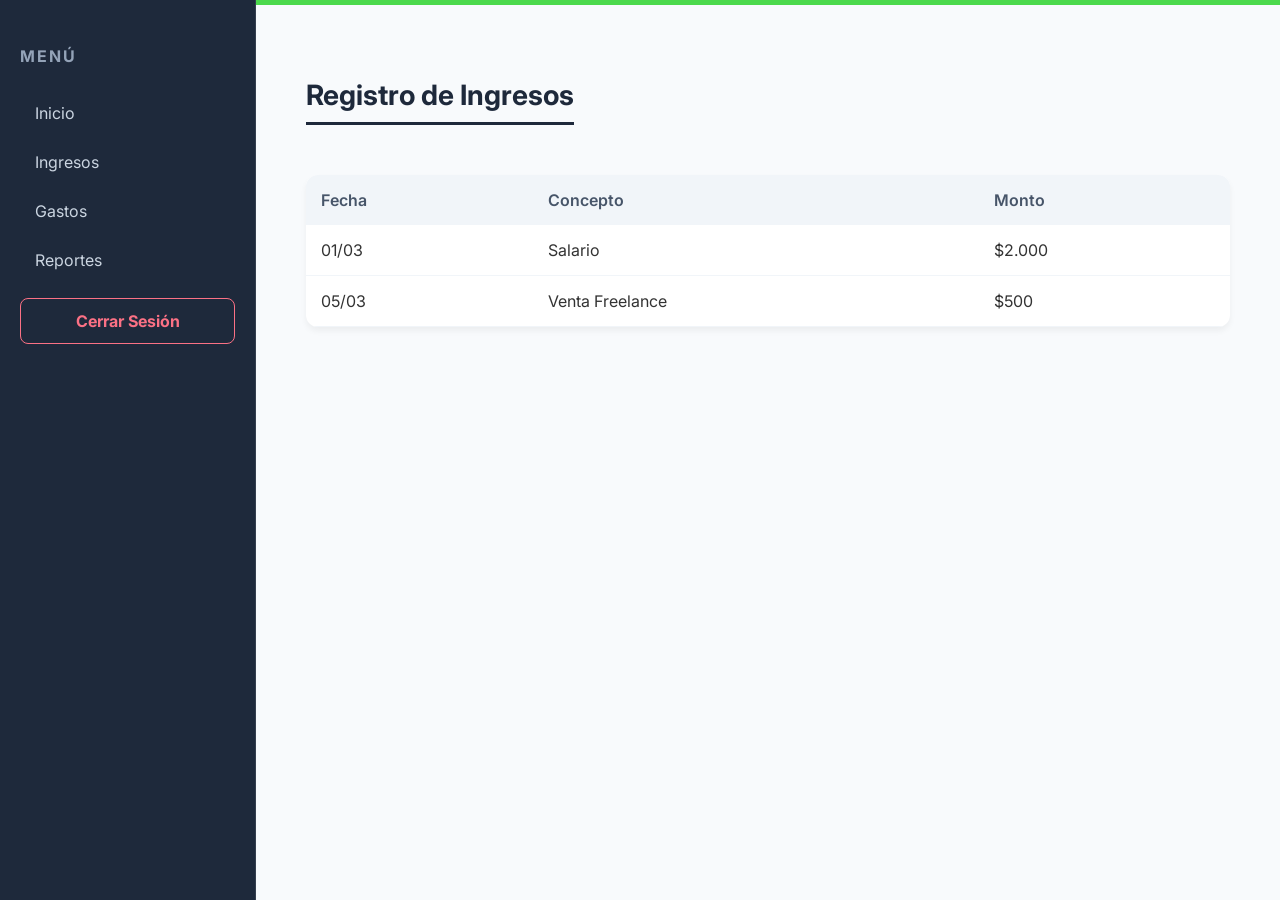
==== 3/html/ingresos.html @ 1601ffcc "Interfaz de noticiero para el segundo punto, actualización del README y reorganización de documentos" ====
<!DOCTYPE html>
<html lang="en">
<head>
    <meta charset="UTF-8">
    <meta name="viewport" content="width=device-width, initial-scale=1.0">
    <title>Ingresos</title>
    <link rel="stylesheet" href="../css/styles.css">
</head>
<body>
    <main id="dashboard">
        <aside>
            <h3>Menú</h3>
            <nav>
                <ul>
                    <li><a href="inicio.html">Inicio</a></li>
                    <li><a href="ingresos.html">Ingresos</a></li>
                    <li><a href="gastos.html">Gastos</a></li>
                    <li><a href="reporte.html">Reportes</a></li>
                </ul>
            </nav>
            <a href="login.html" class="botonSalir">Cerrar Sesión</a>
        </aside>
        <section id="ingresos" class="content">
            <h1>Registro de Ingresos</h1>
            <table class="simpleTable">
                <tr><th>Fecha</th><th>Concepto</th><th>Monto</th></tr>
                <tr><td>01/03</td><td>Salario</td><td>$2.000</td></tr>
                <tr><td>05/03</td><td>Venta Freelance</td><td>$500</td></tr>
            </table>
        </section>
    </main>
</body>
</html>
---- 3/css/styles.css ----
@import url('https://fonts.googleapis.com/css2?family=Inter:wght@400;600&display=swap');

body, html {
    margin: 0;
    font-family: 'Inter', sans-serif;
    height: 100%;
    background-color: #f0f2f5;
    color: #333;
}

/*---------------------------------- LOGIN ----------------------------------*/

#login {
    height: 100vh;
    display: flex;
    justify-content: center;
    align-items: center;
    background-color: #1e293b;
}

.loginBox {
    background: white;
    padding: 40px;
    display: flex;
    flex-direction: column;
    gap: 20px;
    box-shadow: 0 10px 25px rgba(0,0,0,0.3); 
    width: 350px;
    border-radius: 12px;
}

.loginBox h2 {
    margin: 0;
    color: #2c3e50;
    text-align: center;
}

.botonLogin {
    background: #10b981;
    color: white;
    text-align: center;
    padding: 12px;
    text-decoration: none;
    border-radius: 8px;
    font-weight: bold;
}

.botonLogin:hover {
    background: #059669;
}

/*---------------- SIDE BAR Y CONTENT -------------------*/

#dashboard {
    display: flex;
    flex-direction: row;
    min-height: 100vh;
}

aside {
    width: 20%; 
    background: #1e293b; 
    color: white;
    padding: 30px 20px;
    box-sizing: border-box; 
    border-right: 1px solid rgba(255,255,255,0.1);
}

aside h3 {
    text-transform: uppercase;
    font-size: 16px;
    letter-spacing: 2px;
    color: #94a3b8;
    margin-bottom: 25px;
}

aside ul {
    list-style: none;
    padding: 0;
}

aside a {
    color: #cbd5e1;
    text-decoration: none;
    display: block;
    padding: 12px 15px;
    border-radius: 8px;
    margin-bottom: 5px;
}

aside a:hover {
    background: #334155;
    color: white;
}

.botonSalir {
    color: #fb7185;
    font-weight: bold;
    padding: 12px 15px;
    border: 1px solid #fb7185;
    border-radius: 8px;
    text-align: center;
}

.content {
    width: 80%;
    padding: 50px;
    background-color: #f8fafc;
    box-sizing: border-box;
}

.content h1 {
    font-size: 28px;
    color: #1e293b;
    margin-bottom: 30px;
    border-bottom: 3px solid #1e293b;
    display: inline-block;
    padding-bottom: 10px;
}

/*------------------------------------------- INICIO (CARDS) ----------------------------------*/

.cardsDiv {
    display: grid;
    grid-template-columns: repeat(3, 1fr);
    gap: 25px;
}

.card {
    background: white;
    padding: 25px;
    border-radius: 15px;
    text-align: left; 
    box-shadow: 0 4px 6px -1px rgba(0,0,0,0.1); 
}

#total{
    border-top: 5px solid #15bbc7;
}

#ingresos{
    border-top: 5px solid #4cd94c;
}

#gastos{
    border-top: 5px solid #da3425;
}

.card h4 {
    margin: 0;
    color: #64748b;
    font-size: 0.9rem;
}

.card p {
    margin: 10px 0 0 0;
    font-size: 1.5rem;
    font-weight: bold;
    color: #1e293b;
}

/*-------------------------------------- TABLAS -----------------*/

.simpleTable {
    width: 100%;
    border-collapse: separate; 
    border-spacing: 0;
    margin-top: 20px;
    background: white;
    border-radius: 12px;
    overflow: hidden;
    box-shadow: 0 4px 6px rgba(0,0,0,0.05);
}

.simpleTable th { 
    background: #f1f5f9; 
    color: #475569;
    font-weight: 600;
    padding: 15px;
    text-align: left;
}

.simpleTable td {
    padding: 15px;
    border-bottom: 1px solid #f1f5f9;
}

/*--------------------------------- REPORTE ----------------------------------------*/

.reportBox {
    display: flex;
    align-items: flex-end;
    gap: 15px;
    height: 250px;
    background: white;
    border-radius: 15px;
    padding: 30px;
    box-shadow: 0 4px 6px rgba(0,0,0,0.05);
}

.bar {
    flex: 1; 
    background: #3b82f6;
    border-radius: 8px 8px 0 0; 
    text-align: center;
    color: white;
    font-size: 11px;
    padding-top: 10px;
    min-width: 40px;
}
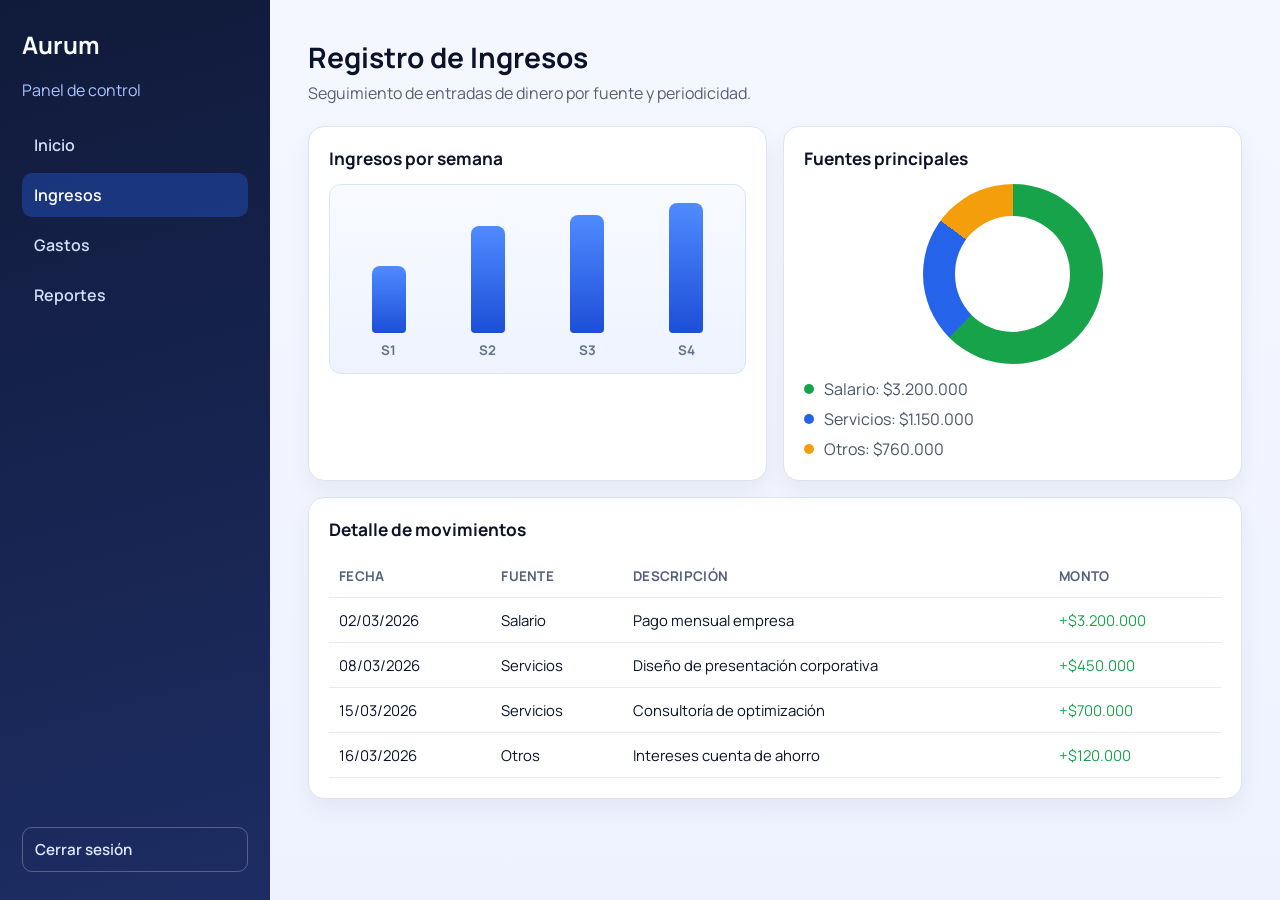
==== commit c8aed1fd: "Dashboard financiero Aurum" ====
--- a/3/html/ingresos.html
+++ b/3/html/ingresos.html
@@ -1,32 +1,94 @@
 <!DOCTYPE html>
-<html lang="en">
+<html lang="es">
 <head>
     <meta charset="UTF-8">
     <meta name="viewport" content="width=device-width, initial-scale=1.0">
-    <title>Ingresos</title>
+    <title>Ingresos | Aurum</title>
     <link rel="stylesheet" href="../css/styles.css">
 </head>
 <body>
-    <main id="dashboard">
-        <aside>
-            <h3>Menú</h3>
-            <nav>
+    <main class="app">
+        <aside class="menu">
+            <h2>Aurum</h2>
+            <p class="menu-text">Panel de control</p>
+            <nav aria-label="Navegación principal">
                 <ul>
                     <li><a href="inicio.html">Inicio</a></li>
-                    <li><a href="ingresos.html">Ingresos</a></li>
+                    <li><a href="ingresos.html" class="active">Ingresos</a></li>
                     <li><a href="gastos.html">Gastos</a></li>
                     <li><a href="reporte.html">Reportes</a></li>
                 </ul>
             </nav>
-            <a href="login.html" class="botonSalir">Cerrar Sesión</a>
+            <a href="login.html" class="btn salir">Cerrar sesión</a>
         </aside>
-        <section id="ingresos" class="content">
-            <h1>Registro de Ingresos</h1>
-            <table class="simpleTable">
-                <tr><th>Fecha</th><th>Concepto</th><th>Monto</th></tr>
-                <tr><td>01/03</td><td>Salario</td><td>$2.000</td></tr>
-                <tr><td>05/03</td><td>Venta Freelance</td><td>$500</td></tr>
-            </table>
+
+        <section class="main">
+            <header>
+                <h1>Registro de Ingresos</h1>
+                <p class="subtitle">Seguimiento de entradas de dinero por fuente y periodicidad.</p>
+            </header>
+
+            <section class="grid two">
+                <article class="panel">
+                    <h2>Ingresos por semana</h2>
+                    <div class="bars" aria-label="Gráfico de ingresos semanales">
+                        <div class="bar"><span style="height: 42%;"></span><small>S1</small></div>
+                        <div class="bar"><span style="height: 67%;"></span><small>S2</small></div>
+                        <div class="bar"><span style="height: 74%;"></span><small>S3</small></div>
+                        <div class="bar"><span style="height: 81%;"></span><small>S4</small></div>
+                    </div>
+                </article>
+
+                <article class="panel">
+                    <h2>Fuentes principales</h2>
+                    <div class="ring sources" aria-hidden="true"></div>
+                    <ul class="legend">
+                        <li><span class="dot income"></span>Salario: $3.200.000</li>
+                        <li><span class="dot services"></span>Servicios: $1.150.000</li>
+                        <li><span class="dot other"></span>Otros: $760.000</li>
+                    </ul>
+                </article>
+            </section>
+
+            <section class="panel">
+                <h2>Detalle de movimientos</h2>
+                <table class="table">
+                    <thead>
+                        <tr>
+                            <th>Fecha</th>
+                            <th>Fuente</th>
+                            <th>Descripción</th>
+                            <th>Monto</th>
+                        </tr>
+                    </thead>
+                    <tbody>
+                        <tr>
+                            <td>02/03/2026</td>
+                            <td>Salario</td>
+                            <td>Pago mensual empresa</td>
+                            <td class="plus">+$3.200.000</td>
+                        </tr>
+                        <tr>
+                            <td>08/03/2026</td>
+                            <td>Servicios</td>
+                            <td>Diseño de presentación corporativa</td>
+                            <td class="plus">+$450.000</td>
+                        </tr>
+                        <tr>
+                            <td>15/03/2026</td>
+                            <td>Servicios</td>
+                            <td>Consultoría de optimización</td>
+                            <td class="plus">+$700.000</td>
+                        </tr>
+                        <tr>
+                            <td>16/03/2026</td>
+                            <td>Otros</td>
+                            <td>Intereses cuenta de ahorro</td>
+                            <td class="plus">+$120.000</td>
+                        </tr>
+                    </tbody>
+                </table>
+            </section>
         </section>
     </main>
 </body>
--- a/3/css/styles.css
+++ b/3/css/styles.css
@@ -1,210 +1,468 @@
-@import url('https://fonts.googleapis.com/css2?family=Inter:wght@400;600&display=swap');
-
-body, html {
+@import url('https://fonts.googleapis.com/css2?family=Manrope:wght@400;500;600;700;800&display=swap');
+
+:root {
+    --bg: #eef2ff;
+    --card: #fff;
+    --dark: #101a3a;
+    --dark-2: #1d2d63;
+    --ink: #0b1328;
+    --muted: #586074;
+    --line: #dde3f1;
+    --blue: #2563eb;
+    --sky: #0ea5e9;
+    --green: #16a34a;
+    --red: #e11d48;
+    --amber: #ca8a04;
+    --purple: #7c3aed;
+    --orange: #f97316;
+    --yellow: #f59e0b;
+}
+
+* { box-sizing: border-box; }
+
+html,
+body {
     margin: 0;
-    font-family: 'Inter', sans-serif;
-    height: 100%;
-    background-color: #f0f2f5;
-    color: #333;
-}
-
-/*---------------------------------- LOGIN ----------------------------------*/
-
-#login {
-    height: 100vh;
-    display: flex;
+    min-height: 100%;
+    font-family: 'Manrope', sans-serif;
+    color: var(--ink);
+}
+
+body {
+    background: var(--bg);
+}
+
+a {
+    color: inherit;
+    text-decoration: none;
+}
+
+.btn {
+    display: inline-flex;
     justify-content: center;
+    padding: 12px 16px;
+    border: 0;
+    border-radius: 12px;
+    font: 700 0.95rem 'Manrope', sans-serif;
+    cursor: pointer;
+    transition: transform 0.2s ease, box-shadow 0.2s ease, background 0.2s ease;
+}
+
+.btn:hover { transform: translateY(-1px); }
+
+.btn.primary {
+    color: #fff;
+    background: linear-gradient(120deg, var(--blue), var(--sky));
+    box-shadow: 0 10px 22px rgba(37, 99, 235, 0.25);
+}
+
+.btn.salir {
+    margin-top: auto;
+    color: #dce8ff;
+    border: 1px solid rgba(255, 255, 255, 0.25);
+}
+
+.btn.salir:hover { background: rgba(255, 255, 255, 0.08); }
+
+.auth {
+    display: grid;
+    grid-template-columns: 1fr 1fr;
+    gap: 24px;
+    min-height: 100vh;
+    padding: 32px;
     align-items: center;
-    background-color: #1e293b;
-}
-
-.loginBox {
-    background: white;
+    background: radial-gradient(circle at 10% 20%, #334155 0%, #0f172a 45%, #020617 100%);
+}
+
+.auth.auth-register { grid-template-columns: 0.9fr 1.1fr; }
+
+.info,
+.box {
+    border-radius: 22px;
+}
+
+.info {
     padding: 40px;
+    color: #e5efff;
+    border: 1px solid rgba(148, 163, 184, 0.22);
+    background: linear-gradient(140deg, rgba(37, 99, 235, 0.2), rgba(14, 165, 233, 0.08));
+}
+
+.info h1 {
+    margin: 10px 0 14px;
+    font-size: clamp(2rem, 3.2vw, 3rem);
+    line-height: 1.05;
+}
+
+.info p { color: #c4d6ff; line-height: 1.7; }
+
+.tag {
+    margin: 0;
+    color: #a8c3ff;
+    font-size: 0.78rem;
+    font-weight: 800;
+    letter-spacing: 0.13em;
+    text-transform: uppercase;
+}
+
+.pros,
+.legend,
+.menu ul {
+    margin: 0;
+    padding: 0;
+    list-style: none;
+}
+
+.pros {
+    padding-left: 18px;
+    list-style: disc;
+}
+
+.pros li { margin: 8px 0; }
+
+.box {
+    width: 100%;
+    max-width: 560px;
+    margin-inline: auto;
+    padding: 34px;
+    background: var(--card);
+    box-shadow: 0 30px 45px rgba(2, 6, 23, 0.4);
+}
+
+.box h2 { margin: 0; font-size: 1.6rem; }
+
+.intro,
+.switch-text,
+.subtitle { color: var(--muted); }
+
+.intro { margin: 8px 0 20px; }
+
+.form,
+.row {
+    display: grid;
+    gap: 10px;
+}
+
+.row { gap: 12px; }
+
+.row.two,
+.grid.two { grid-template-columns: repeat(2, minmax(0, 1fr)); }
+
+.form label {
+    margin-top: 6px;
+    font-size: 0.9rem;
+    font-weight: 700;
+}
+
+.form input {
+    padding: 12px 14px;
+    border: 1px solid #c8d2ea;
+    border-radius: 12px;
+    font: inherit;
+}
+
+.form input:focus {
+    outline: 0;
+    border-color: var(--blue);
+    box-shadow: 0 0 0 4px rgba(37, 99, 235, 0.14);
+}
+
+.link-help,
+.link-inline { color: #1d4ed8; }
+
+.link-help { display: inline-block; margin-top: 16px; }
+
+.switch-text {
+    margin-top: 14px;
+    font-size: 0.92rem;
+}
+
+.link-inline { font-weight: 700; }
+
+.app {
+    display: grid;
+    grid-template-columns: 270px minmax(0, 1fr);
+    min-height: 100vh;
+    background: linear-gradient(180deg, #f5f7ff 0%, var(--bg) 100%);
+}
+
+.menu {
+    position: sticky;
+    top: 0;
+    align-self: start;
     display: flex;
     flex-direction: column;
-    gap: 20px;
-    box-shadow: 0 10px 25px rgba(0,0,0,0.3); 
-    width: 350px;
+    gap: 18px;
+    height: 100vh;
+    overflow-y: auto;
+    padding: 28px 22px;
+    color: #f8fbff;
+    background: linear-gradient(165deg, var(--dark), var(--dark-2));
+}
+
+.menu h2 { margin: 0; font-size: 1.5rem; }
+
+.menu-text {
+    margin: 0;
+    color: #aac4ff;
+}
+
+.menu ul {
+    display: grid;
+    gap: 6px;
+    margin-top: 4px;
+}
+
+.menu a {
+    display: block;
+    padding: 11px 12px;
+    border-radius: 10px;
+    color: #d2defb;
+    font-weight: 600;
+}
+
+.menu a:hover { background: rgba(255, 255, 255, 0.11); }
+
+.menu .active {
+    color: #fff;
+    background: rgba(37, 99, 235, 0.35);
+}
+
+.main { padding: clamp(20px, 4vw, 38px); }
+
+.main h1 {
+    margin: 0;
+    font-size: clamp(1.6rem, 2.2vw, 2.2rem);
+}
+
+.subtitle { margin: 6px 0 22px; }
+
+.cards,
+.grid {
+    display: grid;
+    gap: 16px;
+    margin-bottom: 16px;
+}
+
+.cards { grid-template-columns: repeat(3, minmax(0, 1fr)); }
+
+.card,
+.panel {
+    padding: 20px;
+    border: 1px solid var(--line);
+    border-radius: 16px;
+    background: var(--card);
+    box-shadow: 0 10px 22px rgba(15, 23, 42, 0.05);
+}
+
+.card h3,
+.table th,
+.bar small,
+.month small {
+    color: #64748b;
+    font-weight: 700;
+}
+
+.card h3 { margin: 0; font-size: 0.93rem; }
+
+.card p {
+    margin: 8px 0 6px;
+    font-size: 1.6rem;
+    font-weight: 800;
+}
+
+.card span:last-child { font-size: 0.86rem; font-weight: 700; }
+
+.up,
+.plus { color: var(--green); }
+
+.down { color: var(--amber); }
+
+.minus { color: var(--red); }
+
+.card.total { border-top: 4px solid var(--blue); }
+.card.income { border-top: 4px solid var(--green); }
+.card.expense { border-top: 4px solid var(--red); }
+
+.panel h2 {
+    margin: 0 0 14px;
+    font-size: 1.08rem;
+}
+
+.bars,
+.compare {
+    display: grid;
+    align-items: end;
+    border: 1px solid #dbe4f7;
     border-radius: 12px;
-}
-
-.loginBox h2 {
-    margin: 0;
-    color: #2c3e50;
-    text-align: center;
-}
-
-.botonLogin {
-    background: #10b981;
-    color: white;
-    text-align: center;
-    padding: 12px;
-    text-decoration: none;
-    border-radius: 8px;
-    font-weight: bold;
-}
-
-.botonLogin:hover {
-    background: #059669;
-}
-
-/*---------------- SIDE BAR Y CONTENT -------------------*/
-
-#dashboard {
+    background: linear-gradient(180deg, #f8faff 0%, #eef3ff 100%);
+}
+
+.bars {
+    grid-auto-flow: column;
+    gap: 10px;
+    height: 190px;
+    padding: 14px;
+}
+
+.bar {
     display: flex;
-    flex-direction: row;
-    min-height: 100vh;
-}
-
-aside {
-    width: 20%; 
-    background: #1e293b; 
-    color: white;
-    padding: 30px 20px;
-    box-sizing: border-box; 
-    border-right: 1px solid rgba(255,255,255,0.1);
-}
-
-aside h3 {
+    flex-direction: column;
+    align-items: center;
+    justify-content: end;
+    gap: 8px;
+    height: 100%;
+}
+
+.bar span,
+.income-bar,
+.expense-bar {
+    display: block;
+    min-height: 12px;
+    border-radius: 8px 8px 4px 4px;
+}
+
+.bar span {
+    width: 34px;
+    background: linear-gradient(180deg, #4f8bff 0%, #1d4ed8 100%);
+}
+
+.bar.danger span,
+.expense-bar {
+    background: linear-gradient(180deg, #fb7185 0%, var(--red) 100%);
+}
+
+.ring {
+    position: relative;
+    width: 100%;
+    max-width: 180px;
+    height: 180px;
+    margin: 0 auto 14px;
+    border-radius: 50%;
+    background: conic-gradient(var(--blue) 0 35%, var(--purple) 35% 63%, var(--orange) 63% 85%, var(--yellow) 85% 100%);
+}
+
+.ring::after {
+    content: '';
+    position: absolute;
+    top: 18%;
+    left: 18%;
+    width: 64%;
+    height: 64%;
+    border-radius: 50%;
+    background: #fff;
+}
+
+.ring.expense {
+    background: conic-gradient(var(--purple) 0 30%, var(--orange) 30% 55%, var(--blue) 55% 75%, var(--yellow) 75% 100%);
+}
+
+.ring.sources {
+    background: conic-gradient(var(--green) 0 62.6%, var(--blue) 62.6% 85.1%, var(--yellow) 85.1% 100%);
+}
+
+.legend {
+    display: grid;
+    gap: 8px;
+}
+
+.table.slim td,
+.table.slim th { font-size: 0.9rem; }
+
+.legend li {
+    display: flex;
+    align-items: center;
+    gap: 10px;
+    color: #475569;
+}
+
+.dot {
+    display: inline-block;
+    width: 10px;
+    height: 10px;
+    border-radius: 50%;
+}
+
+.dot.income { background: var(--green); }
+.dot.services { background: var(--blue); }
+.dot.home { background: var(--purple); }
+.dot.food { background: var(--orange); }
+.dot.other { background: var(--yellow); }
+
+.table {
+    width: 100%;
+    border-collapse: collapse;
+}
+
+.table th,
+.table td {
+    padding: 12px 10px;
+    text-align: left;
+    border-bottom: 1px solid #e5eaf6;
+}
+
+.table th {
+    color: #52607a;
+    font-size: 0.84rem;
+    letter-spacing: 0.02em;
     text-transform: uppercase;
-    font-size: 16px;
-    letter-spacing: 2px;
-    color: #94a3b8;
-    margin-bottom: 25px;
-}
-
-aside ul {
-    list-style: none;
-    padding: 0;
-}
-
-aside a {
-    color: #cbd5e1;
-    text-decoration: none;
-    display: block;
-    padding: 12px 15px;
-    border-radius: 8px;
-    margin-bottom: 5px;
-}
-
-aside a:hover {
-    background: #334155;
-    color: white;
-}
-
-.botonSalir {
-    color: #fb7185;
-    font-weight: bold;
-    padding: 12px 15px;
-    border: 1px solid #fb7185;
-    border-radius: 8px;
-    text-align: center;
-}
-
-.content {
-    width: 80%;
-    padding: 50px;
-    background-color: #f8fafc;
-    box-sizing: border-box;
-}
-
-.content h1 {
-    font-size: 28px;
-    color: #1e293b;
-    margin-bottom: 30px;
-    border-bottom: 3px solid #1e293b;
-    display: inline-block;
-    padding-bottom: 10px;
-}
-
-/*------------------------------------------- INICIO (CARDS) ----------------------------------*/
-
-.cardsDiv {
-    display: grid;
-    grid-template-columns: repeat(3, 1fr);
-    gap: 25px;
-}
-
-.card {
-    background: white;
-    padding: 25px;
-    border-radius: 15px;
-    text-align: left; 
-    box-shadow: 0 4px 6px -1px rgba(0,0,0,0.1); 
-}
-
-#total{
-    border-top: 5px solid #15bbc7;
-}
-
-#ingresos{
-    border-top: 5px solid #4cd94c;
-}
-
-#gastos{
-    border-top: 5px solid #da3425;
-}
-
-.card h4 {
-    margin: 0;
-    color: #64748b;
-    font-size: 0.9rem;
-}
-
-.card p {
-    margin: 10px 0 0 0;
-    font-size: 1.5rem;
-    font-weight: bold;
-    color: #1e293b;
-}
-
-/*-------------------------------------- TABLAS -----------------*/
-
-.simpleTable {
-    width: 100%;
-    border-collapse: separate; 
-    border-spacing: 0;
-    margin-top: 20px;
-    background: white;
-    border-radius: 12px;
-    overflow: hidden;
-    box-shadow: 0 4px 6px rgba(0,0,0,0.05);
-}
-
-.simpleTable th { 
-    background: #f1f5f9; 
-    color: #475569;
-    font-weight: 600;
-    padding: 15px;
-    text-align: left;
-}
-
-.simpleTable td {
-    padding: 15px;
-    border-bottom: 1px solid #f1f5f9;
-}
-
-/*--------------------------------- REPORTE ----------------------------------------*/
-
-.reportBox {
+}
+
+.table td { font-size: 0.93rem; }
+
+.compare {
+    grid-auto-flow: column;
+    justify-content: space-evenly;
+    gap: 22px;
+    height: 240px;
+    padding: 16px;
+}
+
+.month {
+    position: relative;
     display: flex;
-    align-items: flex-end;
-    gap: 15px;
-    height: 250px;
-    background: white;
-    border-radius: 15px;
-    padding: 30px;
-    box-shadow: 0 4px 6px rgba(0,0,0,0.05);
-}
-
-.bar {
-    flex: 1; 
-    background: #3b82f6;
-    border-radius: 8px 8px 0 0; 
-    text-align: center;
-    color: white;
-    font-size: 11px;
-    padding-top: 10px;
-    min-width: 40px;
-}+    align-items: end;
+    gap: 8px;
+    height: 100%;
+}
+
+.month small {
+    position: absolute;
+    bottom: -26px;
+    left: 50%;
+    transform: translateX(-50%);
+}
+
+.income-bar,
+.expense-bar { width: 20px; }
+
+.income-bar {
+    background: linear-gradient(180deg, #4f8bff 0%, #1d4ed8 100%);
+}
+
+@media (max-width: 1024px) {
+    .auth,
+    .auth.auth-register,
+    .app,
+    .cards,
+    .grid.two { grid-template-columns: 1fr; }
+
+    .auth { padding: 20px; }
+
+    .menu {
+        position: static;
+        height: auto;
+        overflow-y: visible;
+        gap: 12px;
+    }
+}
+
+@media (max-width: 640px) {
+    .info,
+    .box,
+    .card,
+    .panel,
+    .main { padding: 16px; }
+
+    .row.two { grid-template-columns: 1fr; }
+}
